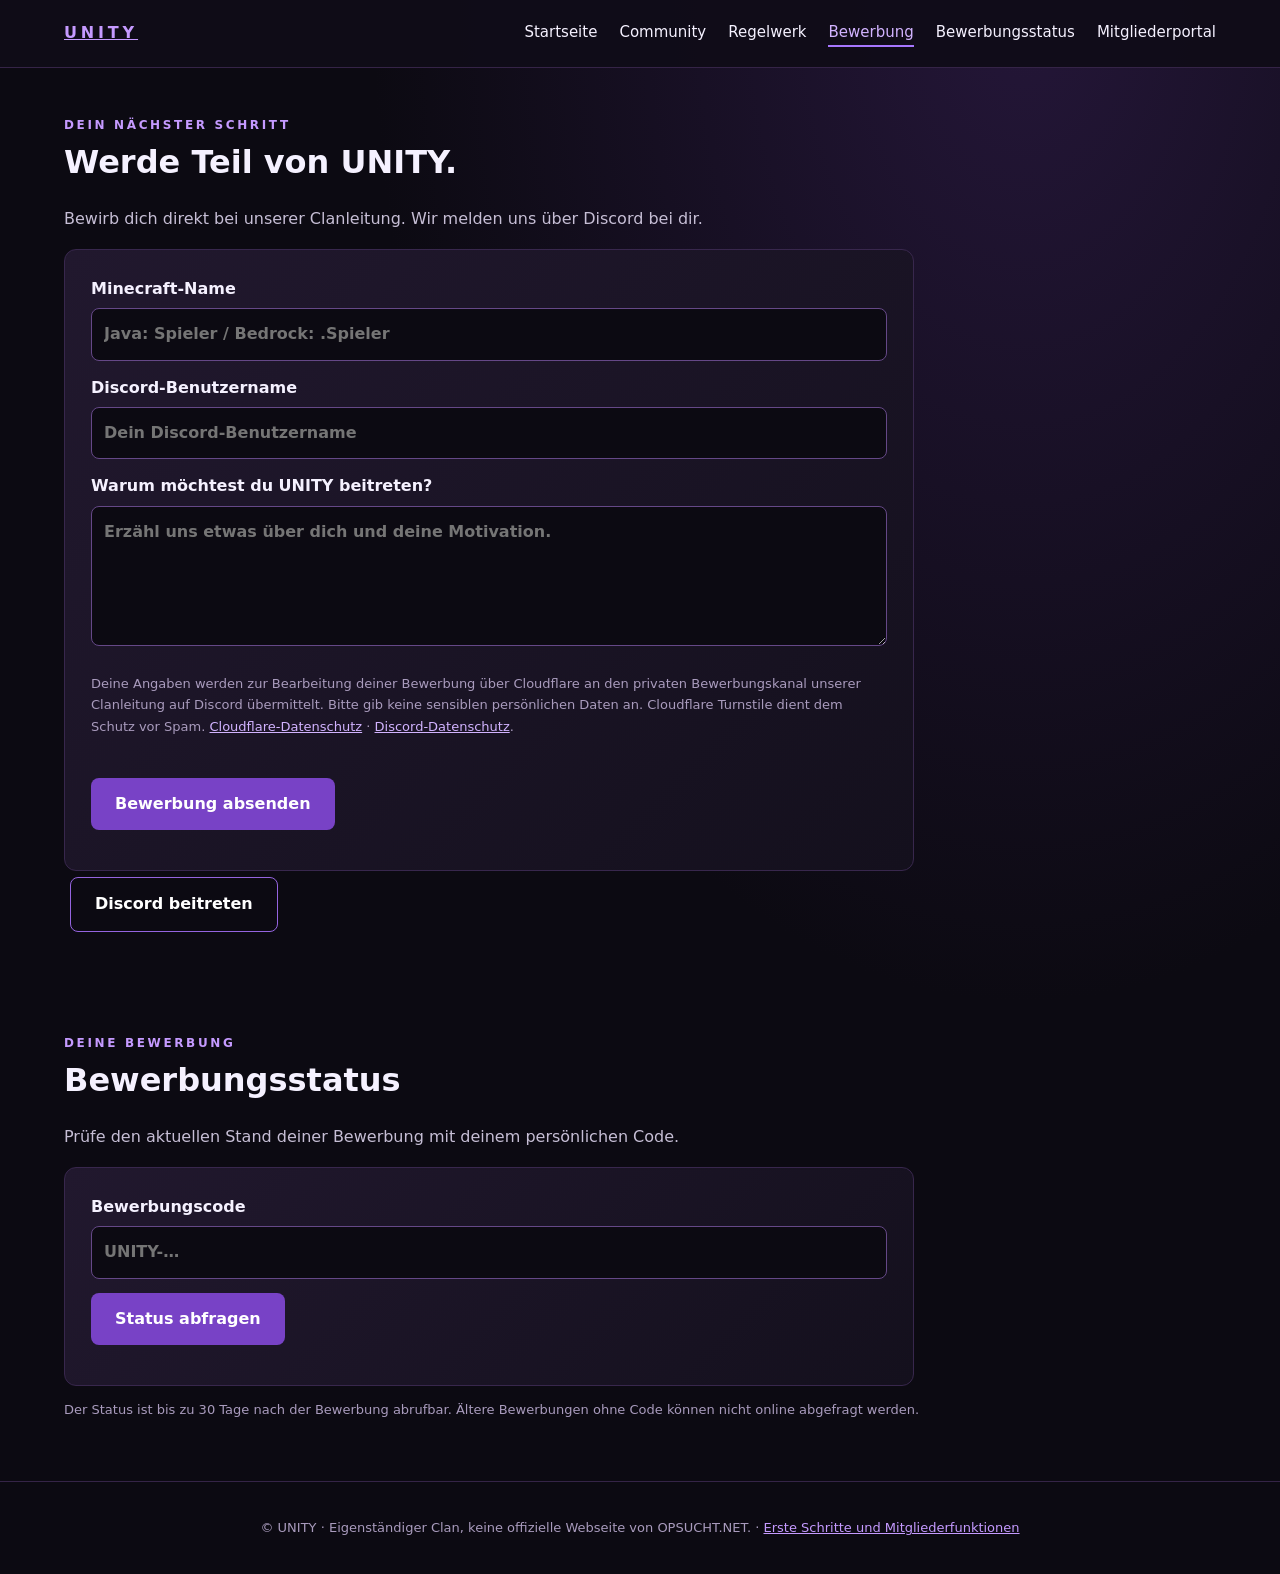
==== bewerbung.html @ 28d4ef71 "Add files via upload" ====
<!doctype html><html lang="de"><head><meta charset="utf-8"><meta name="viewport" content="width=device-width,initial-scale=1"><title>Bewerbung | UNITY</title><link rel="stylesheet" href="unity-v101.css"></head><body><header><a class="brand" href="index.html">UNITY</a><button class="menu-toggle" aria-expanded="false" aria-controls="nav">Menü</button><nav id="nav" aria-label="Navigation"><a href="index.html">Startseite</a><a href="community.html">Community</a><a href="regelwerk.html">Regelwerk</a><a href="bewerbung.html" aria-current="page">Bewerbung</a><a href="bewerbungsstatus.html">Bewerbungsstatus</a><a href="https://unity-bewerbungen.marissa-konig12.workers.dev/portal">Mitgliederportal</a></nav></header><main><section id="bewerbung"><div class="eyebrow">DEIN NÄCHSTER SCHRITT</div><h2>Werde Teil von UNITY.</h2><p>Bewirb dich direkt bei unserer Clanleitung. Wir melden uns über Discord bei dir.</p><form class="tile" id="application-form"><label>Minecraft-Name<input maxlength="17" minlength="3" name="minecraft" pattern="(?:[A-Za-z0-9_]{3,16}|\.[A-Za-z0-9_]{3,16})" placeholder="Java: Spieler / Bedrock: .Spieler" required=""/></label><label>Discord-Benutzername<input maxlength="100" name="discord" placeholder="Dein Discord-Benutzername" required=""/></label><label>Warum möchtest du UNITY beitreten?<textarea maxlength="1500" minlength="20" name="motivation" placeholder="Erzähl uns etwas über dich und deine Motivation." required=""></textarea></label><p class="muted">Deine Angaben werden zur Bearbeitung deiner Bewerbung über Cloudflare an den privaten Bewerbungskanal unserer Clanleitung auf Discord übermittelt. Bitte gib keine sensiblen persönlichen Daten an. Cloudflare Turnstile dient dem Schutz vor Spam. <a href="https://www.cloudflare.com/privacypolicy/">Cloudflare-Datenschutz</a> · <a href="https://discord.com/privacy">Discord-Datenschutz</a>.</p><div class="cf-turnstile" data-sitekey="0x4AAAAAAGUcSUMEBHMOf-Sm" data-theme="dark"></div><button class="btn" type="submit">Bewerbung absenden</button><p aria-live="polite" id="application-status" role="status"></p></form><div class="tile" hidden="" id="code-panel"><h3>Dein persönlicher Bewerbungscode</h3><p>Speichere diesen Code sicher. Nur damit kannst du deinen Status abrufen. Teile ihn nicht mit anderen. Die Abfrage ist bis zu 30 Tage nach der Bewerbung möglich.</p><input aria-label="Persönlicher Bewerbungscode" id="issued-code" readonly=""/><button class="btn" id="copy-code" type="button">Code kopieren</button><p id="copy-feedback" role="status"></p><a href="#bewerbungsstatus">Zum Bewerbungsstatus</a></div><a class="btn secondary" href="https://discord.gg/vN96J7P9Pv">Discord beitreten</a></section><section id="bewerbungsstatus"><div class="eyebrow">DEINE BEWERBUNG</div><h2>Bewerbungsstatus</h2><p>Prüfe den aktuellen Stand deiner Bewerbung mit deinem persönlichen Code.</p><form class="tile" id="status-form"><label>Bewerbungscode<input autocomplete="off" maxlength="38" name="code" placeholder="UNITY-…" required="" spellcheck="false"/></label><button class="btn" type="submit">Status abfragen</button><p aria-live="polite" id="status-result" role="status"></p></form><p class="muted">Der Status ist bis zu 30 Tage nach der Bewerbung abrufbar. Ältere Bewerbungen ohne Code können nicht online abgefragt werden.</p></section></main><footer>© UNITY · Eigenständiger Clan, keine offizielle Webseite von OPSUCHT.NET. · <a href="start.html">Erste Schritte und Mitgliederfunktionen</a></footer><script>const menu=document.querySelector('.menu-toggle');const navigation=document.querySelector('nav');menu.addEventListener('click',()=>{menu.setAttribute('aria-expanded',String(navigation.classList.toggle('open')))});</script><script async="" defer="" src="https://challenges.cloudflare.com/turnstile/v0/api.js"></script><script>
const applicationForm=document.getElementById('application-form');
applicationForm.addEventListener('submit',async event=>{
 event.preventDefault();
 const status=document.getElementById('application-status'), button=applicationForm.querySelector('button'), fields=new FormData(applicationForm);
 const token=fields.get('cf-turnstile-response');
 if(!token){status.textContent='Bitte schließe zuerst die Sicherheitsprüfung ab.';return;}
 button.disabled=true;status.textContent='Bewerbung wird übermittelt …';
 try{
 const response=await fetch('https://unity-bewerbungen.marissa-konig12.workers.dev/',{method:'POST',headers:{'Content-Type':'application/json'},body:JSON.stringify({minecraft:String(fields.get('minecraft')).trim(),discord:String(fields.get('discord')).trim(),motivation:String(fields.get('motivation')).trim(),turnstile:token})});
 const result=await response.json();
 if(!response.ok||result.success!==true)throw new Error(result.error||'Übermittlung fehlgeschlagen.');
 applicationForm.reset();status.textContent='Deine Bewerbung wurde erfolgreich übermittelt! Wir melden uns über Discord.';
 if(typeof result.code==='string' && /^UNITY-[A-F0-9]{32}$/.test(result.code)){
 document.getElementById('issued-code').value=result.code;
 document.getElementById('code-panel').hidden=false;
 document.getElementById('copy-feedback').textContent='';
 document.querySelector('#status-form input').value=result.code;
 }else{status.textContent+=' Ein Bewerbungscode wurde nicht zurückgegeben. Bitte kontaktiere die Clanleitung.';}
 }catch(error){status.textContent='Bewerbung konnte nicht bestätigt werden: '+(error.message||'Bitte versuche es erneut.');}
 finally{button.disabled=false;if(window.turnstile)window.turnstile.reset();}
});

const statusForm=document.getElementById('status-form');
const statusResult=document.getElementById('status-result');
statusForm.addEventListener('submit',async event=>{
 event.preventDefault();
 const code=String(new FormData(statusForm).get('code')).trim().toUpperCase();
 if(!/^UNITY-[A-F0-9]{32}$/.test(code)){statusResult.textContent='Bitte gib einen gültigen Bewerbungscode ein.';return;}
 const button=statusForm.querySelector('button');button.disabled=true;statusResult.textContent='Status wird abgerufen …';statusResult.style.color='';
 try{
 const response=await fetch('https://unity-bewerbungen.marissa-konig12.workers.dev/status',{method:'POST',headers:{'Content-Type':'application/json'},body:JSON.stringify({code})});
 const result=await response.json();
 if(!response.ok||result.success!==true)throw new Error(result.error||'Abfrage fehlgeschlagen.');
 const colors={'Eingegangen':'#c6bed5','In Bearbeitung':'#f5ca67','Angenommen':'#79dfa4','Abgelehnt':'#ff939e'};
 if(!Object.hasOwn(colors,result.status))throw new Error('Unbekannter Status.');
 statusResult.textContent='Aktueller Status: '+result.status;statusResult.style.color=colors[result.status];
 }catch(error){statusResult.textContent=error.message||'Abfrage fehlgeschlagen.';}
 finally{button.disabled=false;}
});
document.getElementById('copy-code').addEventListener('click',async()=>{
 const input=document.getElementById('issued-code'), feedback=document.getElementById('copy-feedback');
 try{await navigator.clipboard.writeText(input.value);feedback.textContent='Bewerbungscode kopiert.';}
 catch{input.focus();input.select();feedback.textContent='Bitte kopiere den markierten Code mit STRG + C.';}
});
</script></body></html>
---- unity-v101.css ----
*{box-sizing:border-box}html{scroll-behavior:smooth}body{margin:0;background:#0c0a12;color:#f5f1ff;font:16px/1.65 system-ui,sans-serif}a{color:inherit}header{position:sticky;top:0;z-index:2;background:#100d18f5;border-bottom:1px solid #352447;display:flex;align-items:center;justify-content:space-between;padding:18px 6%;flex-wrap:wrap;gap:12px}.brand{font-weight:900;letter-spacing:.24em;color:#c59aff}nav{display:flex;gap:20px;flex-wrap:wrap}nav a{text-decoration:none;font-size:14px}nav a:hover{color:#c59aff}.hero{min-height:72vh;display:grid;place-content:center;text-align:center;padding:60px 20px;background:radial-gradient(ellipse at center,#43236d 0%,#171024 45%,#0c0a12 75%)}.eyebrow{color:#c59aff;letter-spacing:.22em;font-size:12px;font-weight:700}h1{font-size:clamp(64px,15vw,160px);line-height:1;margin:18px 0;letter-spacing:.08em;text-shadow:0 0 60px #8b45e8;animation:appear .8s ease-out}h2{font-size:32px;margin:0 0 18px}p{color:#c6bed5}.hero p{font-size:20px}.btn{display:inline-block;padding:13px 24px;background:#7842c6;border-radius:8px;text-decoration:none;font-weight:700;margin:6px}.btn:hover{background:#935ce6}section:not(.hero){max-width:1100px;margin:auto;padding:65px 24px;scroll-margin-top:100px}.grid{display:grid;grid-template-columns:repeat(auto-fit,minmax(230px,1fr));gap:16px}.tile,details{background:#171220;border:1px solid #38274d;border-radius:12px;padding:22px}.tile h3{color:#c59aff;margin-top:0}details{margin:10px 0;padding:14px 20px}summary{cursor:pointer;font-weight:700}footer{text-align:center;padding:35px;border-top:1px solid #352447;color:#a99bbd;font-size:13px}@keyframes appear{from{opacity:0;transform:translateY(15px)}to{opacity:1;transform:none}}@media(prefers-reduced-motion:reduce){*{animation:none!important;scroll-behavior:auto!important}}@media(max-width:600px){nav{gap:12px}header{position:static}}
.owner{display:flex;align-items:center;gap:20px}.avatar{width:76px;height:76px;image-rendering:pixelated;border-radius:12px;background:#302040}.muted{font-size:13px;color:#a99bbd}.hero{background-size:150% 150%;animation:glow 12s ease-in-out infinite alternate}@keyframes glow{from{background-position:30% 40%}to{background-position:70% 60%}}.btn.secondary{background:transparent;border:1px solid #9564df}.member-name{overflow-wrap:anywhere}.hero{display:flex;flex-direction:column;align-items:center;justify-content:center;min-height:0;padding:0 0 38px;gap:10px;animation:none}.hero-banner{display:block;width:100%;height:auto;max-width:2048px}.hero p{margin:14px 16px 0}.sr-only{position:absolute;width:1px;height:1px;padding:0;margin:-1px;overflow:hidden;clip-path:inset(50%);white-space:nowrap}.hero>div{padding:0 12px}#application-form{max-width:700px;display:grid;gap:14px}#application-form label{display:grid;gap:6px;font-weight:600}#application-form input,#application-form textarea{width:100%;background:#0c0a12;color:#f5f1ff;border:1px solid #654887;border-radius:8px;padding:12px;font:inherit}#application-form textarea{resize:vertical;min-height:140px}#application-form button{border:0;cursor:pointer;font:inherit;font-weight:700;justify-self:start;margin:0}#application-form button:disabled{opacity:.55;cursor:wait}#application-form :focus-visible{outline:2px solid #c59aff;outline-offset:3px}#application-status{margin:0;overflow-wrap:anywhere}#status-form{max-width:700px;display:grid;gap:14px}#status-form label{display:grid;gap:6px;font-weight:600}#status-form input,#issued-code{width:100%;background:#0c0a12;color:#f5f1ff;border:1px solid #654887;border-radius:8px;padding:12px;font:inherit}#status-form button,#copy-code{border:0;cursor:pointer;font:inherit;font-weight:700;justify-self:start;margin:0}#status-form button:disabled{opacity:.55;cursor:wait}#status-result{overflow-wrap:anywhere;margin:0}#code-panel{max-width:700px;margin-top:16px}#code-panel[hidden]{display:none}#copy-code{margin-top:12px}#status-form :focus-visible,#code-panel :focus-visible{outline:2px solid #c59aff;outline-offset:3px}
:root{color-scheme:dark}body{background:radial-gradient(ellipse at 80% 0%,#241638 0%,#0c0a12 45%);min-height:100vh}header{padding:20px 5%;gap:20px}nav{gap:22px}nav a{font-size:15px}nav a[aria-current=page]{color:#d2b3ff;border-bottom:2px solid #a777ff}.hero{max-width:1440px;margin:auto;padding:64px 5%;display:grid;grid-template-columns:1fr 1.25fr;text-align:left;gap:40px;background:none}.hero h1{font-size:clamp(44px,6vw,88px);letter-spacing:-.05em;text-shadow:none}.hero h1 span{color:#c59aff;display:block}.hero-banner{border-radius:18px;box-shadow:0 20px 70px #8b45e833}.hero p{margin:12px 0}.hero>div{padding:0}section:not(.hero){max-width:1440px;padding:48px 5%}.tile{background:linear-gradient(135deg,#21182e,#14101d);padding:26px}.tile a{color:#d2b3ff}.btn{border:0;color:white}.menu-toggle{display:none}main{min-height:75vh}footer a{color:#c59aff}.page-intro{font-size:18px}.grid{gap:20px}.tile h3{font-size:21px}#application-form,#status-form,#code-panel{max-width:850px}.sr-only{position:absolute;width:1px;height:1px;overflow:hidden;clip-path:inset(50%)}@media(max-width:1100px){header{position:sticky}.menu-toggle{display:block;background:#241638;color:white;border:1px solid #654887;padding:10px 16px;border-radius:8px}nav{display:none;width:100%;flex-direction:column}nav.open{display:flex}.hero{grid-template-columns:1fr;gap:24px}}@media(max-width:600px){.hero{padding:36px 5%}.hero h1{font-size:clamp(38px,10vw,60px)}section:not(.hero){padding:32px 5%}.tile{padding:18px}}
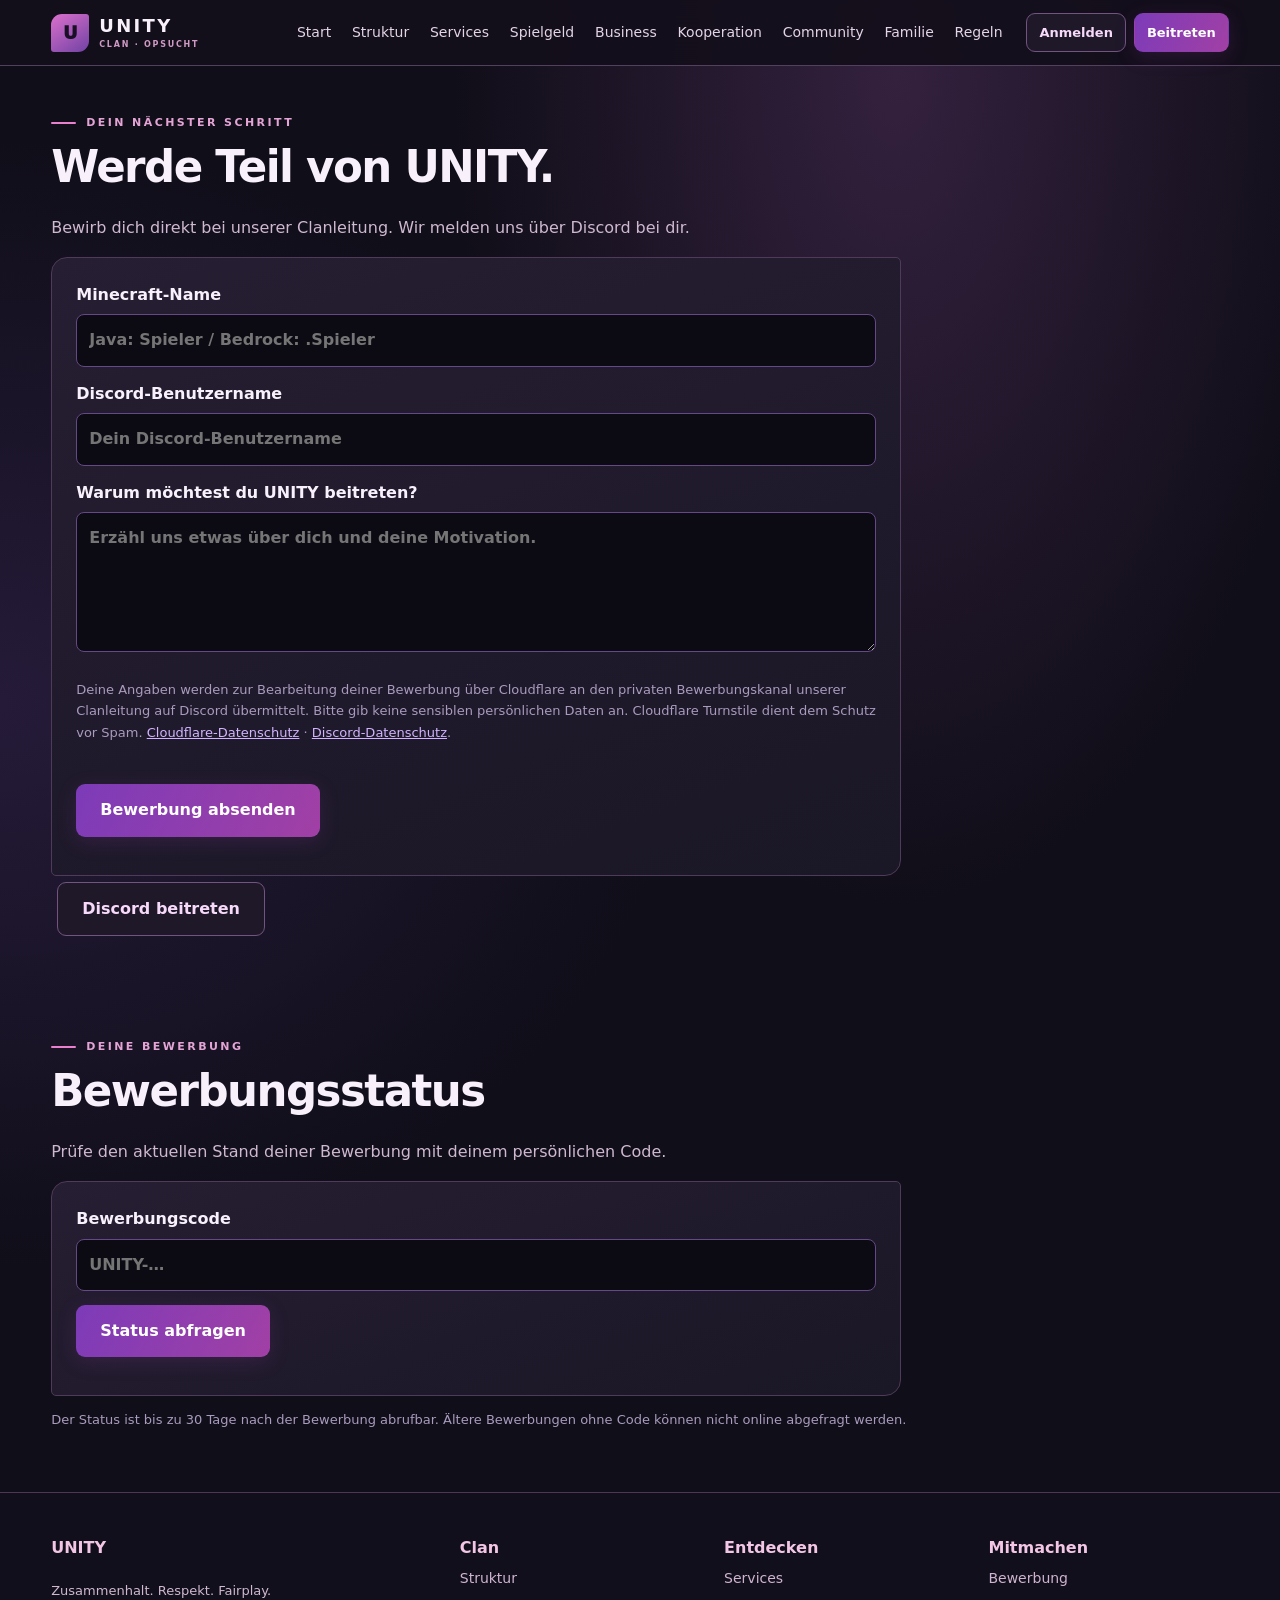
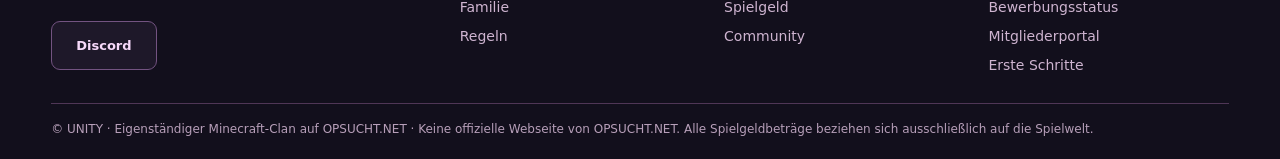
==== commit 6bf44a89: "UNITY: neues Webdesign und Community-Module Aktualisierte öffentliche Seiten, mobile Navigation, Mit" ====
--- a/bewerbung.html
+++ b/bewerbung.html
@@ -1,4 +1,4 @@
-<!doctype html><html lang="de"><head><meta charset="utf-8"><meta name="viewport" content="width=device-width,initial-scale=1"><title>Bewerbung | UNITY</title><link rel="stylesheet" href="unity-v101.css"></head><body><header><a class="brand" href="index.html">UNITY</a><button class="menu-toggle" aria-expanded="false" aria-controls="nav">Menü</button><nav id="nav" aria-label="Navigation"><a href="index.html">Startseite</a><a href="community.html">Community</a><a href="regelwerk.html">Regelwerk</a><a href="bewerbung.html" aria-current="page">Bewerbung</a><a href="bewerbungsstatus.html">Bewerbungsstatus</a><a href="https://unity-bewerbungen.marissa-konig12.workers.dev/portal">Mitgliederportal</a></nav></header><main><section id="bewerbung"><div class="eyebrow">DEIN NÄCHSTER SCHRITT</div><h2>Werde Teil von UNITY.</h2><p>Bewirb dich direkt bei unserer Clanleitung. Wir melden uns über Discord bei dir.</p><form class="tile" id="application-form"><label>Minecraft-Name<input maxlength="17" minlength="3" name="minecraft" pattern="(?:[A-Za-z0-9_]{3,16}|\.[A-Za-z0-9_]{3,16})" placeholder="Java: Spieler / Bedrock: .Spieler" required=""/></label><label>Discord-Benutzername<input maxlength="100" name="discord" placeholder="Dein Discord-Benutzername" required=""/></label><label>Warum möchtest du UNITY beitreten?<textarea maxlength="1500" minlength="20" name="motivation" placeholder="Erzähl uns etwas über dich und deine Motivation." required=""></textarea></label><p class="muted">Deine Angaben werden zur Bearbeitung deiner Bewerbung über Cloudflare an den privaten Bewerbungskanal unserer Clanleitung auf Discord übermittelt. Bitte gib keine sensiblen persönlichen Daten an. Cloudflare Turnstile dient dem Schutz vor Spam. <a href="https://www.cloudflare.com/privacypolicy/">Cloudflare-Datenschutz</a> · <a href="https://discord.com/privacy">Discord-Datenschutz</a>.</p><div class="cf-turnstile" data-sitekey="0x4AAAAAAGUcSUMEBHMOf-Sm" data-theme="dark"></div><button class="btn" type="submit">Bewerbung absenden</button><p aria-live="polite" id="application-status" role="status"></p></form><div class="tile" hidden="" id="code-panel"><h3>Dein persönlicher Bewerbungscode</h3><p>Speichere diesen Code sicher. Nur damit kannst du deinen Status abrufen. Teile ihn nicht mit anderen. Die Abfrage ist bis zu 30 Tage nach der Bewerbung möglich.</p><input aria-label="Persönlicher Bewerbungscode" id="issued-code" readonly=""/><button class="btn" id="copy-code" type="button">Code kopieren</button><p id="copy-feedback" role="status"></p><a href="#bewerbungsstatus">Zum Bewerbungsstatus</a></div><a class="btn secondary" href="https://discord.gg/vN96J7P9Pv">Discord beitreten</a></section><section id="bewerbungsstatus"><div class="eyebrow">DEINE BEWERBUNG</div><h2>Bewerbungsstatus</h2><p>Prüfe den aktuellen Stand deiner Bewerbung mit deinem persönlichen Code.</p><form class="tile" id="status-form"><label>Bewerbungscode<input autocomplete="off" maxlength="38" name="code" placeholder="UNITY-…" required="" spellcheck="false"/></label><button class="btn" type="submit">Status abfragen</button><p aria-live="polite" id="status-result" role="status"></p></form><p class="muted">Der Status ist bis zu 30 Tage nach der Bewerbung abrufbar. Ältere Bewerbungen ohne Code können nicht online abgefragt werden.</p></section></main><footer>© UNITY · Eigenständiger Clan, keine offizielle Webseite von OPSUCHT.NET. · <a href="start.html">Erste Schritte und Mitgliederfunktionen</a></footer><script>const menu=document.querySelector('.menu-toggle');const navigation=document.querySelector('nav');menu.addEventListener('click',()=>{menu.setAttribute('aria-expanded',String(navigation.classList.toggle('open')))});</script><script async="" defer="" src="https://challenges.cloudflare.com/turnstile/v0/api.js"></script><script>
+<!doctype html><html lang="de"><head><meta charset="utf-8"><meta name="viewport" content="width=device-width,initial-scale=1"><title>Bewerbung | UNITY</title><link rel="stylesheet" href="unity-v101.css"><link rel="stylesheet" href="unity-next.css"></head><body><header class="new-header"><a class="brand" href="index.html"><span class="unity-mark" aria-hidden="true">U</span><span>UNITY<small>CLAN · OPSUCHT</small></span></a><button class="menu-toggle" aria-expanded="false" aria-controls="nav">Menü</button><nav id="nav" aria-label="Hauptnavigation"><a href="index.html">Start</a><a href="struktur.html">Struktur</a><a href="dienstleistungen.html">Services</a><a href="spielgeld.html">Spielgeld</a><a href="business.html">Business</a><a href="partner.html">Kooperation</a><a href="community.html">Community</a><a href="familie.html">Familie</a><a href="regelwerk.html">Regeln</a><div class="nav-actions"><a class="btn secondary" href="https://unity-bewerbungen.marissa-konig12.workers.dev/portal">Anmelden</a><a class="btn" href="bewerbung.html">Beitreten</a></div></nav></header><main><section id="bewerbung"><div class="eyebrow">DEIN NÄCHSTER SCHRITT</div><h2>Werde Teil von UNITY.</h2><p>Bewirb dich direkt bei unserer Clanleitung. Wir melden uns über Discord bei dir.</p><form class="tile" id="application-form"><label>Minecraft-Name<input maxlength="17" minlength="3" name="minecraft" pattern="(?:[A-Za-z0-9_]{3,16}|\.[A-Za-z0-9_]{3,16})" placeholder="Java: Spieler / Bedrock: .Spieler" required=""/></label><label>Discord-Benutzername<input maxlength="100" name="discord" placeholder="Dein Discord-Benutzername" required=""/></label><label>Warum möchtest du UNITY beitreten?<textarea maxlength="1500" minlength="20" name="motivation" placeholder="Erzähl uns etwas über dich und deine Motivation." required=""></textarea></label><p class="muted">Deine Angaben werden zur Bearbeitung deiner Bewerbung über Cloudflare an den privaten Bewerbungskanal unserer Clanleitung auf Discord übermittelt. Bitte gib keine sensiblen persönlichen Daten an. Cloudflare Turnstile dient dem Schutz vor Spam. <a href="https://www.cloudflare.com/privacypolicy/">Cloudflare-Datenschutz</a> · <a href="https://discord.com/privacy">Discord-Datenschutz</a>.</p><div class="cf-turnstile" data-sitekey="0x4AAAAAAGUcSUMEBHMOf-Sm" data-theme="dark"></div><button class="btn" type="submit">Bewerbung absenden</button><p aria-live="polite" id="application-status" role="status"></p></form><div class="tile" hidden="" id="code-panel"><h3>Dein persönlicher Bewerbungscode</h3><p>Speichere diesen Code sicher. Nur damit kannst du deinen Status abrufen. Teile ihn nicht mit anderen. Die Abfrage ist bis zu 30 Tage nach der Bewerbung möglich.</p><input aria-label="Persönlicher Bewerbungscode" id="issued-code" readonly=""/><button class="btn" id="copy-code" type="button">Code kopieren</button><p id="copy-feedback" role="status"></p><a href="#bewerbungsstatus">Zum Bewerbungsstatus</a></div><a class="btn secondary" href="https://discord.gg/vN96J7P9Pv">Discord beitreten</a></section><section id="bewerbungsstatus"><div class="eyebrow">DEINE BEWERBUNG</div><h2>Bewerbungsstatus</h2><p>Prüfe den aktuellen Stand deiner Bewerbung mit deinem persönlichen Code.</p><form class="tile" id="status-form"><label>Bewerbungscode<input autocomplete="off" maxlength="38" name="code" placeholder="UNITY-…" required="" spellcheck="false"/></label><button class="btn" type="submit">Status abfragen</button><p aria-live="polite" id="status-result" role="status"></p></form><p class="muted">Der Status ist bis zu 30 Tage nach der Bewerbung abrufbar. Ältere Bewerbungen ohne Code können nicht online abgefragt werden.</p></section></main><footer class="new-footer"><div class="footer-layout"><div><strong>UNITY</strong><p>Zusammenhalt. Respekt. Fairplay.</p><a class="btn secondary" href="https://discord.gg/vN96J7P9Pv">Discord</a></div><div><strong>Clan</strong><a href="struktur.html">Struktur</a><a href="familie.html">Familie</a><a href="regelwerk.html">Regeln</a></div><div><strong>Entdecken</strong><a href="dienstleistungen.html">Services</a><a href="spielgeld.html">Spielgeld</a><a href="community.html">Community</a></div><div><strong>Mitmachen</strong><a href="bewerbung.html">Bewerbung</a><a href="bewerbungsstatus.html">Bewerbungsstatus</a><a href="https://unity-bewerbungen.marissa-konig12.workers.dev/portal">Mitgliederportal</a><a href="start.html">Erste Schritte</a></div></div><p class="footnote">© UNITY · Eigenständiger Minecraft-Clan auf OPSUCHT.NET · Keine offizielle Webseite von OPSUCHT.NET. Alle Spielgeldbeträge beziehen sich ausschließlich auf die Spielwelt.</p></footer><script>const menu=document.querySelector('.menu-toggle');const navigation=document.querySelector('nav');menu.addEventListener('click',()=>{menu.setAttribute('aria-expanded',String(navigation.classList.toggle('open')))});</script><script async="" defer="" src="https://challenges.cloudflare.com/turnstile/v0/api.js"></script><script>
 const applicationForm=document.getElementById('application-form');
 applicationForm.addEventListener('submit',async event=>{
  event.preventDefault();
--- a/unity-v101.css
+++ b/unity-v101.css
@@ -1,4 +1,44 @@
 
 *{box-sizing:border-box}html{scroll-behavior:smooth}body{margin:0;background:#0c0a12;color:#f5f1ff;font:16px/1.65 system-ui,sans-serif}a{color:inherit}header{position:sticky;top:0;z-index:2;background:#100d18f5;border-bottom:1px solid #352447;display:flex;align-items:center;justify-content:space-between;padding:18px 6%;flex-wrap:wrap;gap:12px}.brand{font-weight:900;letter-spacing:.24em;color:#c59aff}nav{display:flex;gap:20px;flex-wrap:wrap}nav a{text-decoration:none;font-size:14px}nav a:hover{color:#c59aff}.hero{min-height:72vh;display:grid;place-content:center;text-align:center;padding:60px 20px;background:radial-gradient(ellipse at center,#43236d 0%,#171024 45%,#0c0a12 75%)}.eyebrow{color:#c59aff;letter-spacing:.22em;font-size:12px;font-weight:700}h1{font-size:clamp(64px,15vw,160px);line-height:1;margin:18px 0;letter-spacing:.08em;text-shadow:0 0 60px #8b45e8;animation:appear .8s ease-out}h2{font-size:32px;margin:0 0 18px}p{color:#c6bed5}.hero p{font-size:20px}.btn{display:inline-block;padding:13px 24px;background:#7842c6;border-radius:8px;text-decoration:none;font-weight:700;margin:6px}.btn:hover{background:#935ce6}section:not(.hero){max-width:1100px;margin:auto;padding:65px 24px;scroll-margin-top:100px}.grid{display:grid;grid-template-columns:repeat(auto-fit,minmax(230px,1fr));gap:16px}.tile,details{background:#171220;border:1px solid #38274d;border-radius:12px;padding:22px}.tile h3{color:#c59aff;margin-top:0}details{margin:10px 0;padding:14px 20px}summary{cursor:pointer;font-weight:700}footer{text-align:center;padding:35px;border-top:1px solid #352447;color:#a99bbd;font-size:13px}@keyframes appear{from{opacity:0;transform:translateY(15px)}to{opacity:1;transform:none}}@media(prefers-reduced-motion:reduce){*{animation:none!important;scroll-behavior:auto!important}}@media(max-width:600px){nav{gap:12px}header{position:static}}
 .owner{display:flex;align-items:center;gap:20px}.avatar{width:76px;height:76px;image-rendering:pixelated;border-radius:12px;background:#302040}.muted{font-size:13px;color:#a99bbd}.hero{background-size:150% 150%;animation:glow 12s ease-in-out infinite alternate}@keyframes glow{from{background-position:30% 40%}to{background-position:70% 60%}}.btn.secondary{background:transparent;border:1px solid #9564df}.member-name{overflow-wrap:anywhere}.hero{display:flex;flex-direction:column;align-items:center;justify-content:center;min-height:0;padding:0 0 38px;gap:10px;animation:none}.hero-banner{display:block;width:100%;height:auto;max-width:2048px}.hero p{margin:14px 16px 0}.sr-only{position:absolute;width:1px;height:1px;padding:0;margin:-1px;overflow:hidden;clip-path:inset(50%);white-space:nowrap}.hero>div{padding:0 12px}#application-form{max-width:700px;display:grid;gap:14px}#application-form label{display:grid;gap:6px;font-weight:600}#application-form input,#application-form textarea{width:100%;background:#0c0a12;color:#f5f1ff;border:1px solid #654887;border-radius:8px;padding:12px;font:inherit}#application-form textarea{resize:vertical;min-height:140px}#application-form button{border:0;cursor:pointer;font:inherit;font-weight:700;justify-self:start;margin:0}#application-form button:disabled{opacity:.55;cursor:wait}#application-form :focus-visible{outline:2px solid #c59aff;outline-offset:3px}#application-status{margin:0;overflow-wrap:anywhere}#status-form{max-width:700px;display:grid;gap:14px}#status-form label{display:grid;gap:6px;font-weight:600}#status-form input,#issued-code{width:100%;background:#0c0a12;color:#f5f1ff;border:1px solid #654887;border-radius:8px;padding:12px;font:inherit}#status-form button,#copy-code{border:0;cursor:pointer;font:inherit;font-weight:700;justify-self:start;margin:0}#status-form button:disabled{opacity:.55;cursor:wait}#status-result{overflow-wrap:anywhere;margin:0}#code-panel{max-width:700px;margin-top:16px}#code-panel[hidden]{display:none}#copy-code{margin-top:12px}#status-form :focus-visible,#code-panel :focus-visible{outline:2px solid #c59aff;outline-offset:3px}
-:root{color-scheme:dark}body{background:radial-gradient(ellipse at 80% 0%,#241638 0%,#0c0a12 45%);min-height:100vh}header{padding:20px 5%;gap:20px}nav{gap:22px}nav a{font-size:15px}nav a[aria-current=page]{color:#d2b3ff;border-bottom:2px solid #a777ff}.hero{max-width:1440px;margin:auto;padding:64px 5%;display:grid;grid-template-columns:1fr 1.25fr;text-align:left;gap:40px;background:none}.hero h1{font-size:clamp(44px,6vw,88px);letter-spacing:-.05em;text-shadow:none}.hero h1 span{color:#c59aff;display:block}.hero-banner{border-radius:18px;box-shadow:0 20px 70px #8b45e833}.hero p{margin:12px 0}.hero>div{padding:0}section:not(.hero){max-width:1440px;padding:48px 5%}.tile{background:linear-gradient(135deg,#21182e,#14101d);padding:26px}.tile a{color:#d2b3ff}.btn{border:0;color:white}.menu-toggle{display:none}main{min-height:75vh}footer a{color:#c59aff}.page-intro{font-size:18px}.grid{gap:20px}.tile h3{font-size:21px}#application-form,#status-form,#code-panel{max-width:850px}.sr-only{position:absolute;width:1px;height:1px;overflow:hidden;clip-path:inset(50%)}@media(max-width:1100px){header{position:sticky}.menu-toggle{display:block;background:#241638;color:white;border:1px solid #654887;padding:10px 16px;border-radius:8px}nav{display:none;width:100%;flex-direction:column}nav.open{display:flex}.hero{grid-template-columns:1fr;gap:24px}}@media(max-width:600px){.hero{padding:36px 5%}.hero h1{font-size:clamp(38px,10vw,60px)}section:not(.hero){padding:32px 5%}.tile{padding:18px}}+:root{color-scheme:dark}body{background:radial-gradient(ellipse at 80% 0%,#241638 0%,#0c0a12 45%);min-height:100vh}header{padding:20px 5%;gap:20px}nav{gap:22px}nav a{font-size:15px}nav a[aria-current=page]{color:#d2b3ff;border-bottom:2px solid #a777ff}.hero{max-width:1440px;margin:auto;padding:64px 5%;display:grid;grid-template-columns:1fr 1.25fr;text-align:left;gap:40px;background:none}.hero h1{font-size:clamp(44px,6vw,88px);letter-spacing:-.05em;text-shadow:none}.hero h1 span{color:#c59aff;display:block}.hero-banner{border-radius:18px;box-shadow:0 20px 70px #8b45e833}.hero p{margin:12px 0}.hero>div{padding:0}section:not(.hero){max-width:1440px;padding:48px 5%}.tile{background:linear-gradient(135deg,#21182e,#14101d);padding:26px}.tile a{color:#d2b3ff}.btn{border:0;color:white}.menu-toggle{display:none}main{min-height:75vh}footer a{color:#c59aff}.page-intro{font-size:18px}.grid{gap:20px}.tile h3{font-size:21px}#application-form,#status-form,#code-panel{max-width:850px}.sr-only{position:absolute;width:1px;height:1px;overflow:hidden;clip-path:inset(50%)}@media(max-width:1100px){header{position:sticky}.menu-toggle{display:block;background:#241638;color:white;border:1px solid #654887;padding:10px 16px;border-radius:8px}nav{display:none;width:100%;flex-direction:column}nav.open{display:flex}.hero{grid-template-columns:1fr;gap:24px}}@media(max-width:600px){.hero{padding:36px 5%}.hero h1{font-size:clamp(38px,10vw,60px)}section:not(.hero){padding:32px 5%}.tile{padding:18px}}
+/* V10.1: Smartphone- und Tablet-Optimierung */
+@media(max-width:1100px){
+  header{gap:12px}
+  header nav.open{max-height:calc(100vh - 84px);max-height:calc(100dvh - 84px);overflow-y:auto;overscroll-behavior:contain;gap:4px;padding:0 0 8px}
+  header nav a{display:flex;align-items:center;min-height:44px;padding:9px 12px;border-radius:6px}
+  header nav a[aria-current=page]{background:#241638;border-bottom:0;border-left:3px solid #a777ff}
+  .menu-toggle{min-height:44px;min-width:76px;cursor:pointer;font:inherit;font-weight:600}
+  .menu-toggle:focus-visible,header nav a:focus-visible{outline:2px solid #c59aff;outline-offset:3px}
+  .hero>div,.grid>*{min-width:0}
+}
+@media(max-width:600px){
+  header{padding:12px 5%}
+  .hero{padding:32px 5%;gap:20px}
+  .hero h1{font-size:clamp(36px,9vw,52px);overflow-wrap:anywhere}
+  .hero p{font-size:17px}
+  .hero .btn{display:block;text-align:center;margin:9px 0;min-height:44px}
+  .hero-banner{max-width:100%;height:auto;border-radius:12px}
+  section:not(.hero){padding:32px 5%;scroll-margin-top:85px}
+  h2{font-size:clamp(24px,6.5vw,30px);line-height:1.25}
+  .grid{grid-template-columns:minmax(0,1fr);gap:12px}
+  .tile,details{min-width:0;overflow-wrap:anywhere}
+  .owner{gap:12px;align-items:flex-start}
+  .owner .avatar{width:60px;height:60px;flex-shrink:0}
+  .owner>div{min-width:0}
+  .btn{max-width:100%;white-space:normal;text-align:center}
+  #application-form input,#application-form textarea,#status-form input,#issued-code{min-width:0;font-size:16px}
+  #application-form button,#status-form button{justify-self:stretch;width:100%;min-height:44px}
+  #code-panel,#application-form,#status-form{min-width:0}
+  #code-panel input{min-width:0;width:100%}
+  .event-calendar .event-table{border-spacing:2px}
+  .event-calendar .event-table td{font-size:13px}
+  .event-calendar .event-toolbar{gap:6px}
+  footer{padding:24px 5%;overflow-wrap:anywhere}
+}
+@media(max-width:360px){
+  .owner{flex-wrap:wrap}
+  .tile{padding:14px}
+  .event-calendar .event-table th{font-size:11px}
+  .event-calendar .event-table td{font-size:12px}
+}
--- a/unity-next.css
+++ b/unity-next.css
@@ -0,0 +1,11 @@
+:root{color-scheme:dark;--ink:#f8f1fb;--soft:#cfb9d0;--accent:#f38ad7;--line:#51405e;--panel:#1b1728;--glow:#ef72d4}
+body{background:radial-gradient(ellipse at 70% 4%,#34213e 0,transparent 35%),radial-gradient(ellipse at 0 40%,#251b39 0,transparent 38%),#100e19;color:var(--ink);font-family:system-ui,-apple-system,sans-serif;line-height:1.65}
+p{color:var(--soft)}.new-header{position:sticky;top:0;background:#130f1bea;border-bottom:1px solid var(--line);backdrop-filter:blur(16px);padding:12px max(4%,calc((100% - 1500px)/2));gap:18px;flex-wrap:nowrap;z-index:10}
+.brand{display:flex;align-items:center;gap:10px;font-size:18px;letter-spacing:.13em;color:var(--ink);text-decoration:none;line-height:1.1;white-space:nowrap}.brand small{display:block;font-size:8px;margin-top:5px;color:#d19ac5;letter-spacing:.22em}.unity-mark{display:grid;place-items:center;width:38px;height:38px;background:linear-gradient(145deg,#dc70cc,#7042a4);color:#1a1026;border-radius:11px 3px 11px 3px;font-weight:1000;letter-spacing:0}
+.new-header nav{display:flex;align-items:center;justify-content:flex-end;gap:clamp(5px,1vw,15px);flex-wrap:nowrap}.new-header nav>a{color:#e3d4e6;padding:9px 4px;font-size:14px;white-space:nowrap}.new-header nav>a[aria-current=page]{color:#f38ad7;border-bottom:2px solid #f38ad7}.nav-actions{display:flex;gap:8px;margin-left:7px}.nav-actions .btn{font-size:13px;padding:8px 12px;margin:0;white-space:nowrap}.btn{border:1px solid transparent;background:linear-gradient(115deg,#7d3bb8,#a140a5);color:white;border-radius:9px;box-shadow:0 5px 20px #9b42b42c;transition:filter .15s,transform .15s}.btn:hover{background:linear-gradient(115deg,#8f4bc7,#b653b8);transform:translateY(-1px)}.btn.secondary{background:#1e1829;color:#f7d9fa;border:1px solid #735381;box-shadow:none}.btn.secondary:hover{background:#32233b}.btn:focus-visible,a:focus-visible,button:focus-visible,input:focus-visible{outline:2px solid #f38ad7;outline-offset:3px}
+main{min-height:68vh}.intro{width:min(1200px,92%);max-width:1200px!important;margin:auto;padding:76px 0 54px!important;display:grid;grid-template-columns:1.05fr .95fr;gap:clamp(28px,6vw,90px);align-items:center}.intro h1{font-size:clamp(48px,6vw,96px);line-height:.99;letter-spacing:-.055em;text-shadow:none;animation:none;margin:17px 0 22px;overflow-wrap:anywhere}.intro h1 em{font-style:normal;color:#f09cdb}.intro>div>p{font-size:clamp(16px,1.7vw,21px);max-width:52ch}.eyebrow{display:flex;align-items:center;gap:10px;color:#e4a4d5;font-size:11px;letter-spacing:.22em;font-weight:800}.eyebrow:before{content:"";width:25px;height:2px;background:#e980ce;border-radius:5px}.intro-aside{min-width:0;position:relative;background:linear-gradient(145deg,#32243c,#181727);border:1px solid #6c4b71;border-radius:22px 6px 22px 6px;padding:26px;box-shadow:0 22px 55px #09071280}.intro-aside h3{font-size:24px;margin:12px 0;color:#f6c4e9}.intro-aside .brand-banner{display:block;width:100%;height:auto;border-radius:12px 3px 12px 3px}.aside-caption{padding-top:14px;color:#d6a1cf;font-size:12px;letter-spacing:.14em;text-transform:uppercase}.actions{display:flex;gap:10px;flex-wrap:wrap}.actions .btn{margin:3px 0}.signal{display:flex;align-items:center;gap:10px;color:#e2b5db;font-size:12px;font-weight:700}.signal-light{width:9px;height:9px;background:#75d8b9;border-radius:50%;box-shadow:0 0 14px #75d8b9}
+section:not(.hero):not(.intro){width:min(1200px,92%);max-width:1200px;padding:48px 0;scroll-margin-top:100px}.chapter{position:relative}.chapter h2,section h2{font-size:clamp(29px,3.4vw,46px);letter-spacing:-.035em;line-height:1.16;margin:10px 0 22px}.grid{grid-template-columns:repeat(auto-fit,minmax(min(100%,250px),1fr));gap:14px}.tile,details{border:1px solid #4f3a59;background:linear-gradient(160deg,#261e32,#1a1726);border-radius:16px 5px 16px 5px;padding:24px}.tile h3{color:#f2c2e6;line-height:1.25;font-size:22px;margin:12px 0}.tile p:last-child{margin-bottom:0}.feature{position:relative;min-height:168px}.feature-icon{display:grid;place-items:center;width:40px;height:40px;border-radius:11px 3px 11px 3px;color:#f6b2e4;background:#69456c66;font-size:21px;font-weight:700}.feature .tag{position:absolute;top:26px;right:22px}.tag{display:inline-block;color:#f4c8a4;background:#49332b;border:1px solid #79563b;border-radius:5px;font-size:10px;font-weight:800;letter-spacing:.12em;padding:3px 7px}.metrics{display:grid;grid-template-columns:repeat(3,minmax(0,1fr));gap:10px}.metric{border:1px solid #62466c;border-top:3px solid #e68bd3;background:#221a2d;border-radius:8px;padding:15px;min-width:0}.metric:nth-child(2){border-top-color:#8bd9cf}.metric:nth-child(3){border-top-color:#ecc298}.metric span{display:block;font-size:11px;color:#d6bdd6;letter-spacing:.07em}.metric strong{display:block;color:#f3b6e6;font-size:clamp(27px,4vw,42px);line-height:1.2;margin-top:5px}.intro-aside .metrics{grid-template-columns:1fr}.intro-aside .metrics .metric{display:flex;align-items:center;justify-content:space-between}.notice{padding:16px 20px;border-left:4px solid #e1aa72;background:#33282a;color:#edcfbb;border-radius:8px;margin:15px 0}.callout{display:flex;justify-content:space-between;gap:24px;align-items:center;background:linear-gradient(120deg,#422846,#24233f);border:1px solid #97699b;border-radius:22px 5px 22px 5px;padding:28px 34px}.callout h2{margin:0 0 8px}.callout .btn{white-space:nowrap}.callout p{margin:0}.steps{list-style:none;counter-reset:phase;padding:0;display:grid;gap:12px}.steps li{counter-increment:phase;background:#251d31;padding:17px 20px 17px 76px;border-radius:10px;position:relative;border:1px solid #4f3a59}.steps li:before{content:counter(phase,decimal-leading-zero);position:absolute;left:20px;top:20px;color:#ec94db;font-size:21px;font-weight:800}.steps p{margin:4px 0}.history-panel{margin-top:14px}.graph-placeholder{height:clamp(125px,25vw,275px);display:grid;place-items:center;border:1px dashed #674b74;border-radius:9px;background:repeating-linear-gradient(to bottom,transparent 0 43px,#69476e30 44px 45px);color:#ddb5dc;text-align:center;padding:12px}.unity-pass{min-height:210px;display:flex;flex-direction:column;justify-content:space-between;border:1px solid #d49dc2;border-radius:18px 4px 18px 4px;background:linear-gradient(130deg,#704979,#402a56 60%,#33253b);padding:20px;box-shadow:0 9px 34px #160a2a}.pass-symbol{font-size:40px;line-height:1;color:#f0b8df;font-weight:1000}.unity-pass strong{display:block;font-size:25px;letter-spacing:.1em}.unity-pass small,.pass-bottom{display:block;color:#e6bddd;font-size:12px;letter-spacing:.12em}.search-label{display:block;color:#e5c8e0;font-weight:700;margin-bottom:8px}.search-input{width:min(100%,480px);padding:12px 16px;background:#20182b;color:#f7eff8;border:1px solid #745182;border-radius:9px;font:inherit;margin-bottom:20px}.family-list{display:grid;gap:22px;margin-top:24px}.family-group h3{color:#f2bee5;padding-bottom:9px;border-bottom:1px solid #604267;margin:0 0 12px;font-size:19px}.family-grid{display:grid;grid-template-columns:repeat(auto-fit,minmax(min(100%,200px),1fr));gap:10px}.family-card{display:flex;gap:12px;align-items:center;border:1px solid #51395d;border-radius:10px 4px 10px 4px;background:#211a2c;padding:11px 12px;min-width:0}.family-card strong{overflow-wrap:anywhere}.family-card small{display:block;color:#c9aac5}.initial{display:grid;place-items:center;flex:none;width:38px;height:38px;border-radius:9px 3px 9px 3px;background:#5c3d77;color:#f1c1e9;font-weight:800}.game-layout{display:grid;grid-template-columns:1fr 1fr;gap:30px;align-items:center}.game-board{display:grid;grid-template-columns:repeat(3,minmax(0,88px));gap:8px;margin:14px 0}.game-board button{aspect-ratio:1;min-height:45px;border:1px solid #86558a;border-radius:9px;background:#3e2c4b;color:#f8d8f0;font-size:26px;font-weight:800;cursor:pointer}.game-board button:disabled{cursor:default;background:#2a2035}.new-footer{border-top:1px solid #4f3656;background:#120f1c;padding:42px 4% 20px;text-align:left}.footer-layout{max-width:1200px;margin:auto;display:grid;grid-template-columns:1.6fr 1fr 1fr 1fr;gap:24px}.footer-layout>div{display:flex;flex-direction:column;align-items:flex-start;gap:6px}.footer-layout strong{font-size:16px;color:#f3c6e6}.footer-layout a:not(.btn){font-size:14px;text-decoration:none;color:#ceb4d0}.footer-layout a:hover{text-decoration:underline}.footer-layout .btn{margin:0}.footnote{max-width:1200px;margin:25px auto 0;padding-top:16px;border-top:1px solid #4f3656;font-size:12px;color:#b79fb9}
+@media(max-width:1260px){.new-header{flex-wrap:wrap;justify-content:space-between;gap:8px}.new-header .menu-toggle{display:block}.new-header nav{display:none;width:100%;align-items:stretch;max-height:calc(100dvh - 76px);overflow:auto;gap:2px}.new-header nav.open{display:flex}.new-header nav>a{padding-left:12px;min-height:44px}.nav-actions{margin:8px 0;flex-wrap:wrap}.nav-actions .btn{flex:1;text-align:center}.new-header nav>a[aria-current=page]{border-bottom:0;border-left:3px solid #f38ad7}}
+@media(max-width:760px){.intro{grid-template-columns:1fr;padding:42px 0 28px!important;gap:25px}.intro h1{font-size:clamp(43px,11vw,68px)}.intro-aside{padding:18px}.chapter,section:not(.hero):not(.intro){padding:35px 0}.callout{padding:22px;align-items:flex-start;flex-direction:column;gap:10px}.footer-layout{grid-template-columns:1fr 1fr}.game-layout{grid-template-columns:1fr}.metrics{grid-template-columns:1fr}.metric{display:flex;justify-content:space-between;align-items:center}.feature{min-height:0}}@media(max-width:400px){.actions{display:grid;grid-template-columns:1fr}.footer-layout{grid-template-columns:1fr}.intro-aside{padding:15px}.tile{padding:16px}.callout .btn{white-space:normal}}
+@media(prefers-reduced-motion:reduce){*{animation:none!important;transition:none!important;scroll-behavior:auto!important}}
+\n@media(max-width:1260px){.new-header nav{flex-direction:column}.new-header nav>a{display:flex;align-items:center}.new-header .menu-toggle{min-height:44px;min-width:76px;cursor:pointer;font:inherit;font-weight:600;background:#241638;color:white;border:1px solid #654887;padding:10px 16px;border-radius:8px}} .reveal-plot{overflow:hidden;background-position:0 var(--reveal-offset,0px);background-size:100% 45px}.reveal-plot span{position:relative;padding:8px 12px;background:#251b32;border:1px solid #76537a;border-radius:8px} .memory-board{display:grid;grid-template-columns:repeat(4,minmax(0,65px));gap:7px;margin:14px 0}.memory-board button{aspect-ratio:1;min-height:38px;border:1px solid #966bad;border-radius:7px;background:#39274d;color:#f4c6e8;font-size:22px;font-weight:800;cursor:pointer}.memory-board button.matched{background:#20443e;color:#abebd0;border-color:#5ca58f;cursor:default}
